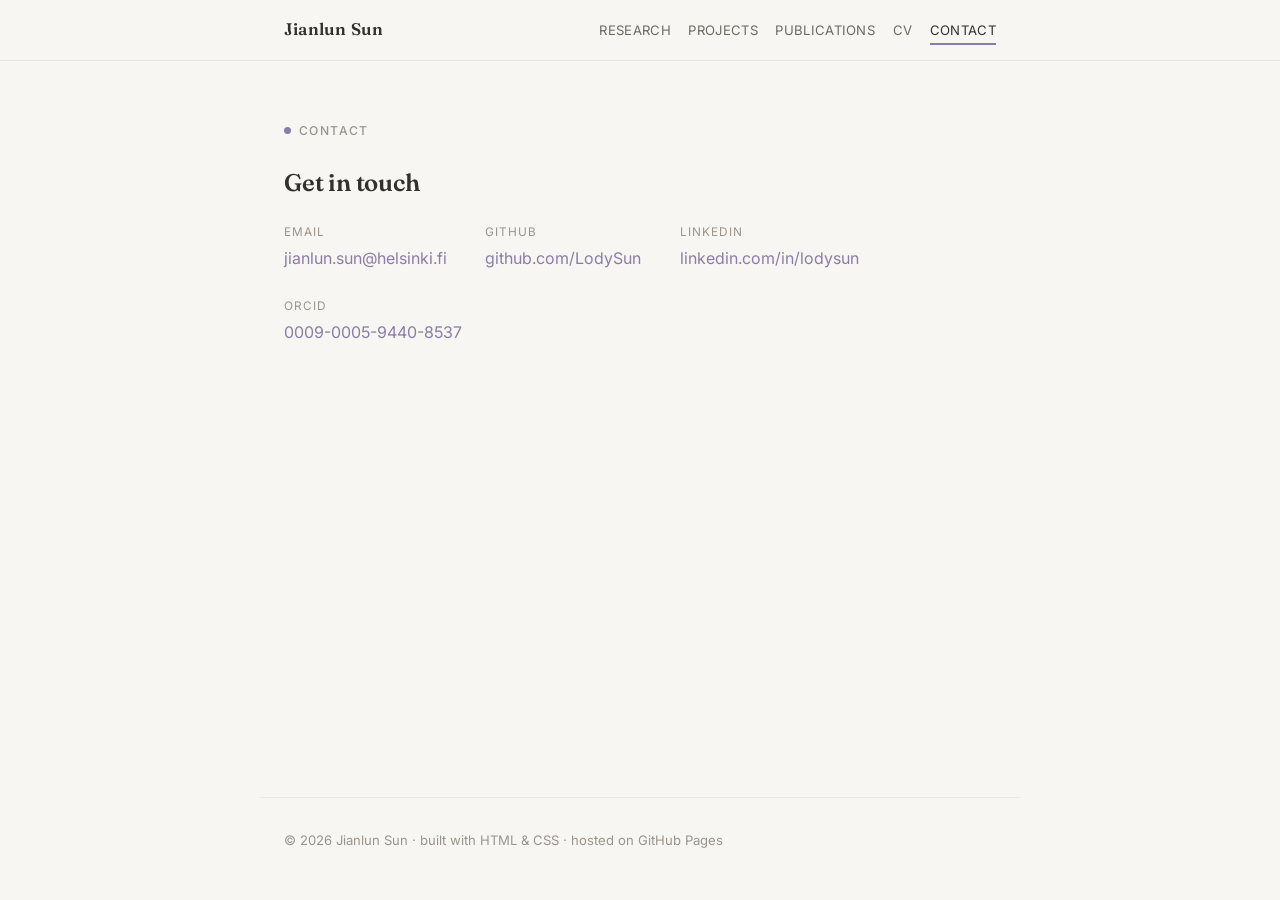
==== contact.html @ 390681ab "add: contact page" ====
<!DOCTYPE html>
<html lang="en">
<head>
<meta charset="UTF-8" />
<meta name="viewport" content="width=device-width, initial-scale=1.0" />
<title>Contact · Jianlun Sun</title>
<link rel="icon" href="data:image/svg+xml,%3Csvg xmlns='http://www.w3.org/2000/svg' viewBox='0 0 32 32'%3E%3Ccircle cx='16' cy='16' r='11' fill='%238B7CA8'/%3E%3C/svg%3E" />
<link rel="preconnect" href="https://fonts.googleapis.com" />
<link rel="preconnect" href="https://fonts.gstatic.com" crossorigin />
<link href="https://fonts.googleapis.com/css2?family=Fraunces:opsz,wght@9..144,400;9..144,500;9..144,600&family=Inter:wght@400;500;600&display=swap" rel="stylesheet" />
<link rel="stylesheet" href="style.css" />
</head>
<body>

<!-- NAV: keep in sync across all pages -->
<nav>
  <div class="nav-inner">
    <a href="index.html" class="brand">Jianlun&nbsp;Sun</a>
    <div class="nav-links">
      <a href="research.html">Research</a>
      <a href="projects.html">Projects</a>
      <a href="publications.html">Publications</a>
      <a href="cv.html">CV</a>
      <a href="contact.html" class="active">Contact</a>
    </div>
  </div>
</nav>

<main>
  <section class="page">
    <span class="eyebrow">Contact</span>
    <h2>Get in touch</h2>
    <div class="contact-grid">
      <div class="item">
        <div class="label">Email</div>
        <a href="mailto:jianlun.sun@helsinki.fi">jianlun.sun@helsinki.fi</a>
      </div>
      <div class="item">
        <div class="label">GitHub</div>
        <a href="https://github.com/LodySun" target="_blank" rel="noopener">github.com/LodySun</a>
      </div>
      <div class="item">
        <div class="label">LinkedIn</div>
        <a href="https://linkedin.com/in/lodysun/" target="_blank" rel="noopener">linkedin.com/in/lodysun</a>
      </div>
      <div class="item">
        <div class="label">ORCID</div>
        <a href="https://orcid.org/0009-0005-9440-8537" target="_blank" rel="noopener">0009-0005-9440-8537</a>
      </div>
    </div>
  </section>
</main>

<footer>© 2026 Jianlun Sun · built with HTML &amp; CSS · hosted on GitHub Pages</footer>

</body>
</html>
---- style.css ----
/* ===== shared styles for all pages (single source of truth) ===== */
:root {
  --bg: #f8f6f2;
  --surface: #fffdfa;
  --ink: #33302e;
  --ink-soft: #6f6963;
  --ink-faint: #9a948d;
  --line: #ece6dd;
  --accent: #8b7ca8;        /* muted plum — links / primary */
  --accent-soft: #efeaf3;
  --lav: #a99cc4;
  --rose: #cfa0a6;
  --sage: #a2b89c;
  --sky: #93acc6;
  --maxw: 760px;
}

* { box-sizing: border-box; }
html { scroll-behavior: smooth; }

body {
  margin: 0;
  background: var(--bg);
  color: var(--ink);
  font-family: "Inter", system-ui, -apple-system, sans-serif;
  font-size: 16px;
  line-height: 1.65;
  -webkit-font-smoothing: antialiased;
  text-rendering: optimizeLegibility;
  display: flex;
  flex-direction: column;
  min-height: 100vh;
}

a { color: var(--accent); text-decoration: none; transition: color .15s ease; }
a:hover { color: var(--ink); }

/* ---------- nav ---------- */
nav {
  position: sticky; top: 0; z-index: 10;
  background: rgba(248,246,242,.82);
  backdrop-filter: saturate(140%) blur(10px);
  border-bottom: 1px solid var(--line);
}
.nav-inner {
  max-width: var(--maxw); margin: 0 auto;
  display: flex; align-items: baseline; justify-content: space-between;
  padding: 1rem 1.5rem; gap: 1rem;
}
.brand {
  font-family: "Fraunces", serif; font-weight: 600; font-size: 1.05rem;
  color: var(--ink); letter-spacing: .2px; white-space: nowrap;
}
.brand:hover { color: var(--accent); }
.nav-links { display: flex; flex-wrap: wrap; gap: 1.1rem; }
.nav-links a {
  font-size: .82rem; color: var(--ink-soft); letter-spacing: .3px;
  text-transform: uppercase; position: relative; padding-bottom: 2px;
}
.nav-links a::after {
  content: ""; position: absolute; left: 0; bottom: -1px; height: 1.5px; width: 0;
  background: var(--accent); transition: width .2s ease;
}
.nav-links a:hover, .nav-links a.active { color: var(--ink); }
.nav-links a.active::after { width: 100%; }

/* ---------- layout ---------- */
main { max-width: var(--maxw); margin: 0 auto; padding: 0 1.5rem; width: 100%; flex: 1; }
.page { padding: 3.4rem 0; }
.hero { padding-top: 3.8rem; }

.eyebrow {
  display: inline-flex; align-items: center; gap: .5rem;
  font-size: .76rem; text-transform: uppercase; letter-spacing: 1.4px;
  color: var(--ink-faint); margin-bottom: 1.4rem; font-weight: 500;
}
.eyebrow::before {
  content: ""; width: 7px; height: 7px; border-radius: 50%; background: var(--accent);
}

h1 {
  font-family: "Fraunces", serif; font-weight: 600;
  font-size: clamp(2.3rem, 6vw, 3.5rem); line-height: 1.05;
  margin: 0 0 .35rem; letter-spacing: -.5px;
}
h2 {
  font-family: "Fraunces", serif; font-weight: 600;
  font-size: 1.5rem; margin: 0 0 1.3rem; letter-spacing: -.2px;
}
h3 { font-family: "Inter", sans-serif; font-weight: 600; font-size: 1rem; margin: 0 0 .2rem; }
p { margin: 0 0 1rem; }
.lead { font-size: 1.12rem; color: var(--ink); max-width: 60ch; }
.muted { color: var(--ink-soft); }
.small { font-size: .9rem; }

/* ---------- hero ---------- */
.role { font-size: 1.05rem; color: var(--accent); font-weight: 500; margin-bottom: 1.4rem; }
.hero-links { display: flex; flex-wrap: wrap; gap: .4rem 1.3rem; margin-top: 1.6rem; font-size: .9rem; }
.hero-links a { color: var(--ink-soft); }
.hero-links a:hover { color: var(--accent); }
.explore { display: flex; flex-wrap: wrap; gap: .8rem; margin-top: 2.2rem; }
.explore a {
  font-size: .85rem; padding: .45rem .95rem; border: 1px solid var(--line);
  border-radius: 100px; color: var(--ink-soft); background: var(--surface);
}
.explore a:hover { border-color: var(--accent); color: var(--accent); }

/* ---------- entries ---------- */
.entry {
  border-left: 3px solid var(--lav); padding: .15rem 0 .15rem 1.15rem; margin-bottom: 1.7rem;
}
.entry:nth-child(4n+1) { border-color: var(--lav); }
.entry:nth-child(4n+2) { border-color: var(--rose); }
.entry:nth-child(4n+3) { border-color: var(--sage); }
.entry:nth-child(4n)   { border-color: var(--sky); }
.entry .meta { font-size: .82rem; color: var(--ink-faint); margin-bottom: .35rem; }
.entry p { margin: .3rem 0 0; color: var(--ink-soft); font-size: .96rem; }

.tag {
  display: inline-block; font-size: .72rem; letter-spacing: .3px;
  padding: .12rem .55rem; border-radius: 100px; margin-right: .3rem;
  background: var(--accent-soft); color: var(--accent);
}

/* ---------- publications ---------- */
.pub { margin-bottom: 1.4rem; padding-left: 1.15rem; border-left: 3px solid var(--sky); }
.pub .authors { color: var(--ink); }
.pub .venue { color: var(--ink-soft); font-size: .92rem; }
.badge {
  font-size: .72rem; letter-spacing: .3px; padding: .1rem .5rem; border-radius: 100px;
  background: #eef3ec; color: #5f7a59; margin-left: .35rem; white-space: nowrap;
}

/* ---------- buttons ---------- */
.btn {
  display: inline-flex; align-items: center; gap: .5rem;
  font-size: .92rem; font-weight: 500; padding: .6rem 1.2rem; border-radius: 100px;
  background: var(--accent); color: #fff; border: 1px solid var(--accent);
  transition: background .15s ease, transform .15s ease;
}
.btn:hover { background: #7a6c97; color: #fff; transform: translateY(-1px); }

/* ---------- placeholder note ---------- */
.todo {
  font-size: .8rem; color: #b08968; background: #fbf3ea;
  border: 1px dashed #e3c9ab; border-radius: 8px; padding: .15rem .5rem;
}

/* ---------- contact ---------- */
.contact-grid { display: flex; flex-wrap: wrap; gap: 1.6rem 2.4rem; }
.contact-grid .item .label {
  font-size: .74rem; text-transform: uppercase; letter-spacing: 1px;
  color: var(--ink-faint); margin-bottom: .15rem;
}

footer {
  max-width: var(--maxw); margin: 0 auto; padding: 2rem 1.5rem 3rem; width: 100%;
  border-top: 1px solid var(--line); color: var(--ink-faint); font-size: .82rem;
}

@media (max-width: 560px) {
  .nav-inner { flex-direction: column; align-items: flex-start; gap: .6rem; }
  .page { padding: 2.6rem 0; }
}
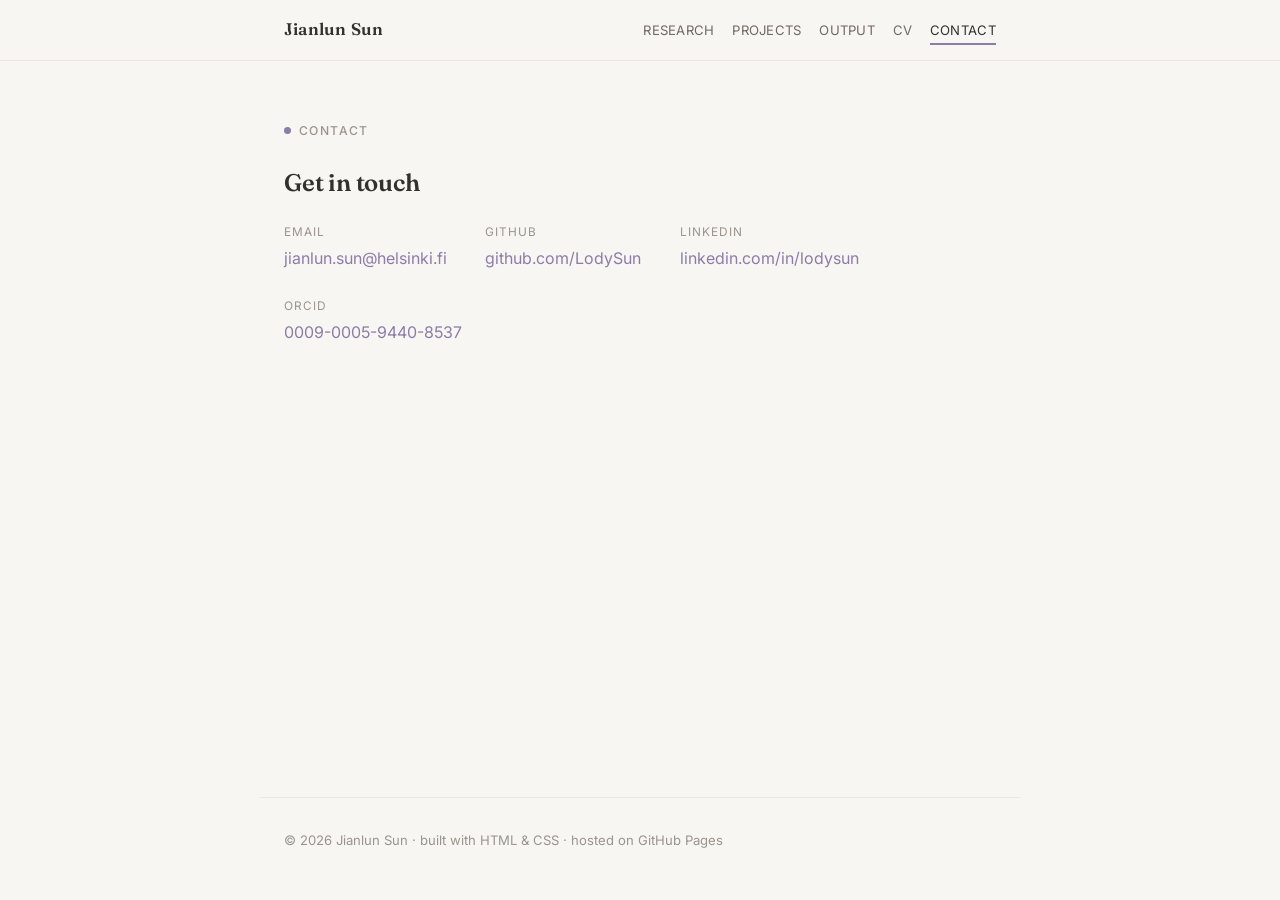
==== commit 95fc96f9: "rename Publications section to Research Output" ====
--- a/contact.html
+++ b/contact.html
@@ -19,7 +19,7 @@
     <div class="nav-links">
       <a href="research.html">Research</a>
       <a href="projects.html">Projects</a>
-      <a href="publications.html">Publications</a>
+      <a href="publications.html">Output</a>
       <a href="cv.html">CV</a>
       <a href="contact.html" class="active">Contact</a>
     </div>
--- a/style.css
+++ b/style.css
@@ -131,6 +131,31 @@
   background: #eef3ec; color: #5f7a59; margin-left: .35rem; white-space: nowrap;
 }
 
+/* ---------- abstract disclosure ---------- */
+.pub details { margin-top: .45rem; }
+.pub summary {
+  display: inline-flex; align-items: center; gap: .3rem;
+  font-size: .85rem; color: var(--accent);
+  cursor: pointer; list-style: none; width: fit-content;
+}
+.pub summary span {
+  text-decoration: underline; text-decoration-thickness: 1px;
+  text-underline-offset: .22em;
+}
+.pub summary::-webkit-details-marker { display: none; }
+.pub summary::before {
+  content: "\203A"; font-size: 1rem; line-height: 1; transition: transform .15s ease;
+}
+.pub details[open] summary::before { transform: rotate(90deg); }
+.pub summary:hover { color: var(--ink); }
+.pub .abstract {
+  margin: .55rem 0 0; font-size: .9rem; color: var(--ink-soft);
+  border-left: 2px solid var(--line); padding-left: .85rem;
+}
+.pub .abstract p { margin: 0 0 .7rem; }
+.pub .abstract p:last-child { margin-bottom: 0; }
+@media print { .pub details > *:not(summary) { display: block; } }
+
 /* ---------- buttons ---------- */
 .btn {
   display: inline-flex; align-items: center; gap: .5rem;
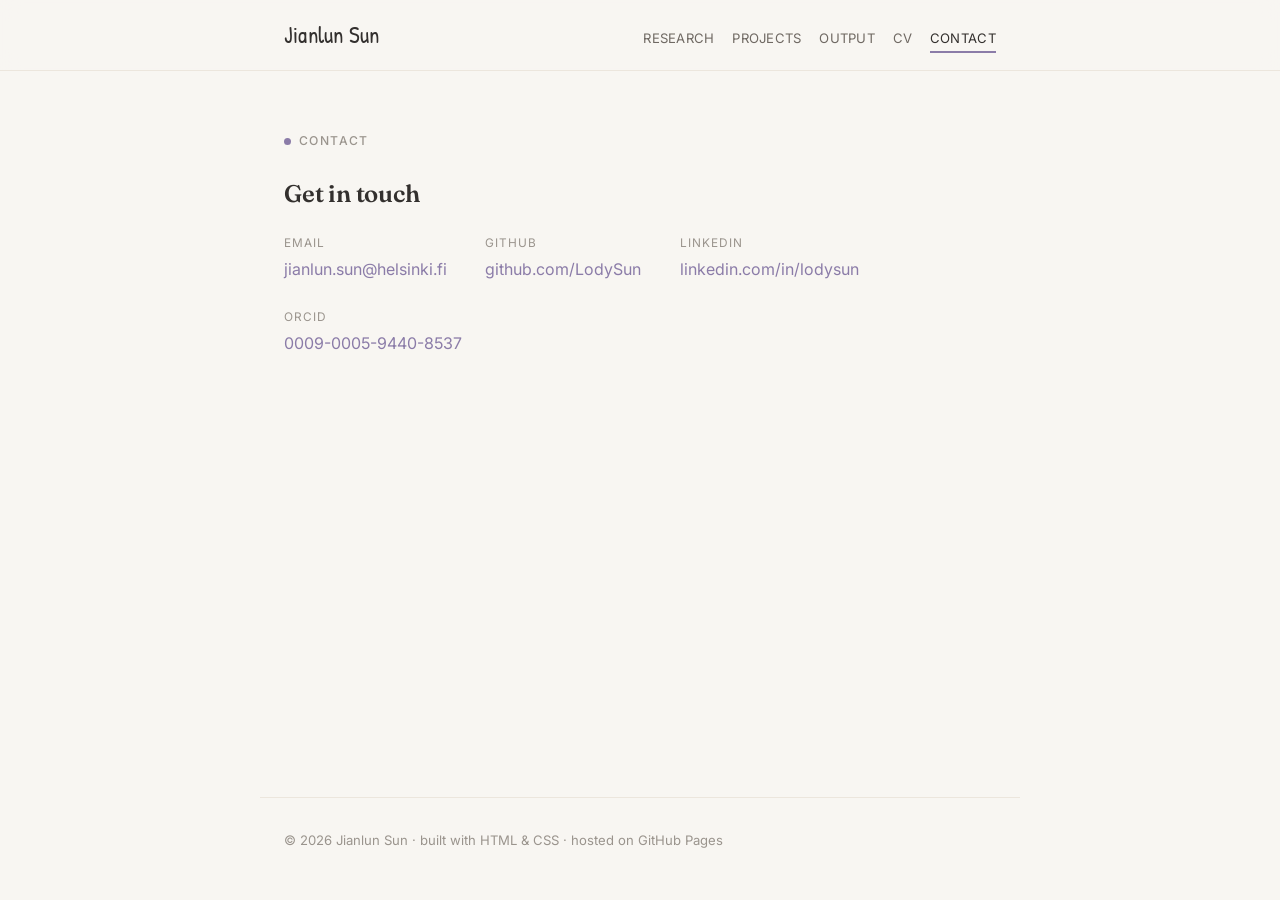
==== commit 4c54a49d: "Align disclosure arrows with titles and add handwritten name typography" ====
--- a/contact.html
+++ b/contact.html
@@ -7,7 +7,7 @@
 <link rel="icon" href="data:image/svg+xml,%3Csvg xmlns='http://www.w3.org/2000/svg' viewBox='0 0 32 32'%3E%3Ccircle cx='16' cy='16' r='11' fill='%238B7CA8'/%3E%3C/svg%3E" />
 <link rel="preconnect" href="https://fonts.googleapis.com" />
 <link rel="preconnect" href="https://fonts.gstatic.com" crossorigin />
-<link href="https://fonts.googleapis.com/css2?family=Fraunces:opsz,wght@9..144,400;9..144,500;9..144,600&family=Inter:wght@400;500;600&display=swap" rel="stylesheet" />
+<link href="https://fonts.googleapis.com/css2?family=Patrick+Hand&family=Fraunces:opsz,wght@9..144,400;9..144,500;9..144,600&family=Inter:wght@400;500;600&display=swap" rel="stylesheet" />
 <link rel="stylesheet" href="style.css" />
 </head>
 <body>
--- a/style.css
+++ b/style.css
@@ -48,7 +48,7 @@
   padding: 1rem 1.5rem; gap: 1rem;
 }
 .brand {
-  font-family: "Fraunces", serif; font-weight: 600; font-size: 1.05rem;
+  font-family: "Patrick Hand", cursive; font-weight: 400; font-size: 1.45rem;
   color: var(--ink); letter-spacing: .2px; white-space: nowrap;
 }
 .brand:hover { color: var(--accent); }
@@ -187,3 +187,26 @@
   .nav-inner { flex-direction: column; align-items: flex-start; gap: .6rem; }
   .page { padding: 2.6rem 0; }
 }
+
+/* ---------- research disclosures ---------- */
+.achievements { padding-top: 0; }
+.research-disclosure > summary {
+  display: block;
+  cursor: pointer; list-style: none; padding: .35rem 0;
+}
+.research-disclosure > summary::-webkit-details-marker { display: none; }
+.research-disclosure > summary h3 { display: flex; align-items: baseline; gap: .5rem; }
+.research-disclosure > summary h3::before {
+  content: "›"; display: inline-block; flex: 0 0 auto; color: var(--accent); font-size: 1.2rem;
+  transition: transform .15s ease;
+}
+.research-disclosure[open] > summary h3::before { transform: rotate(90deg); }
+.research-disclosure > summary:hover h3 { color: var(--accent); }
+.research-disclosure > summary:focus-visible { outline: 2px solid var(--accent); outline-offset: 5px; }
+.achievement-heading { min-width: 0; }
+.achievement-heading .meta { display: block; padding-left: 1.05rem; }
+.research-disclosure .disclosure-body { padding: .5rem 0 .25rem; }
+.research-disclosure .disclosure-body p + p { margin-top: 1rem; }
+.research-disclosure .achievement-links { font-size: .85rem; }
+
+.hero h1 { font-family: "Patrick Hand", cursive; font-weight: 400; }
